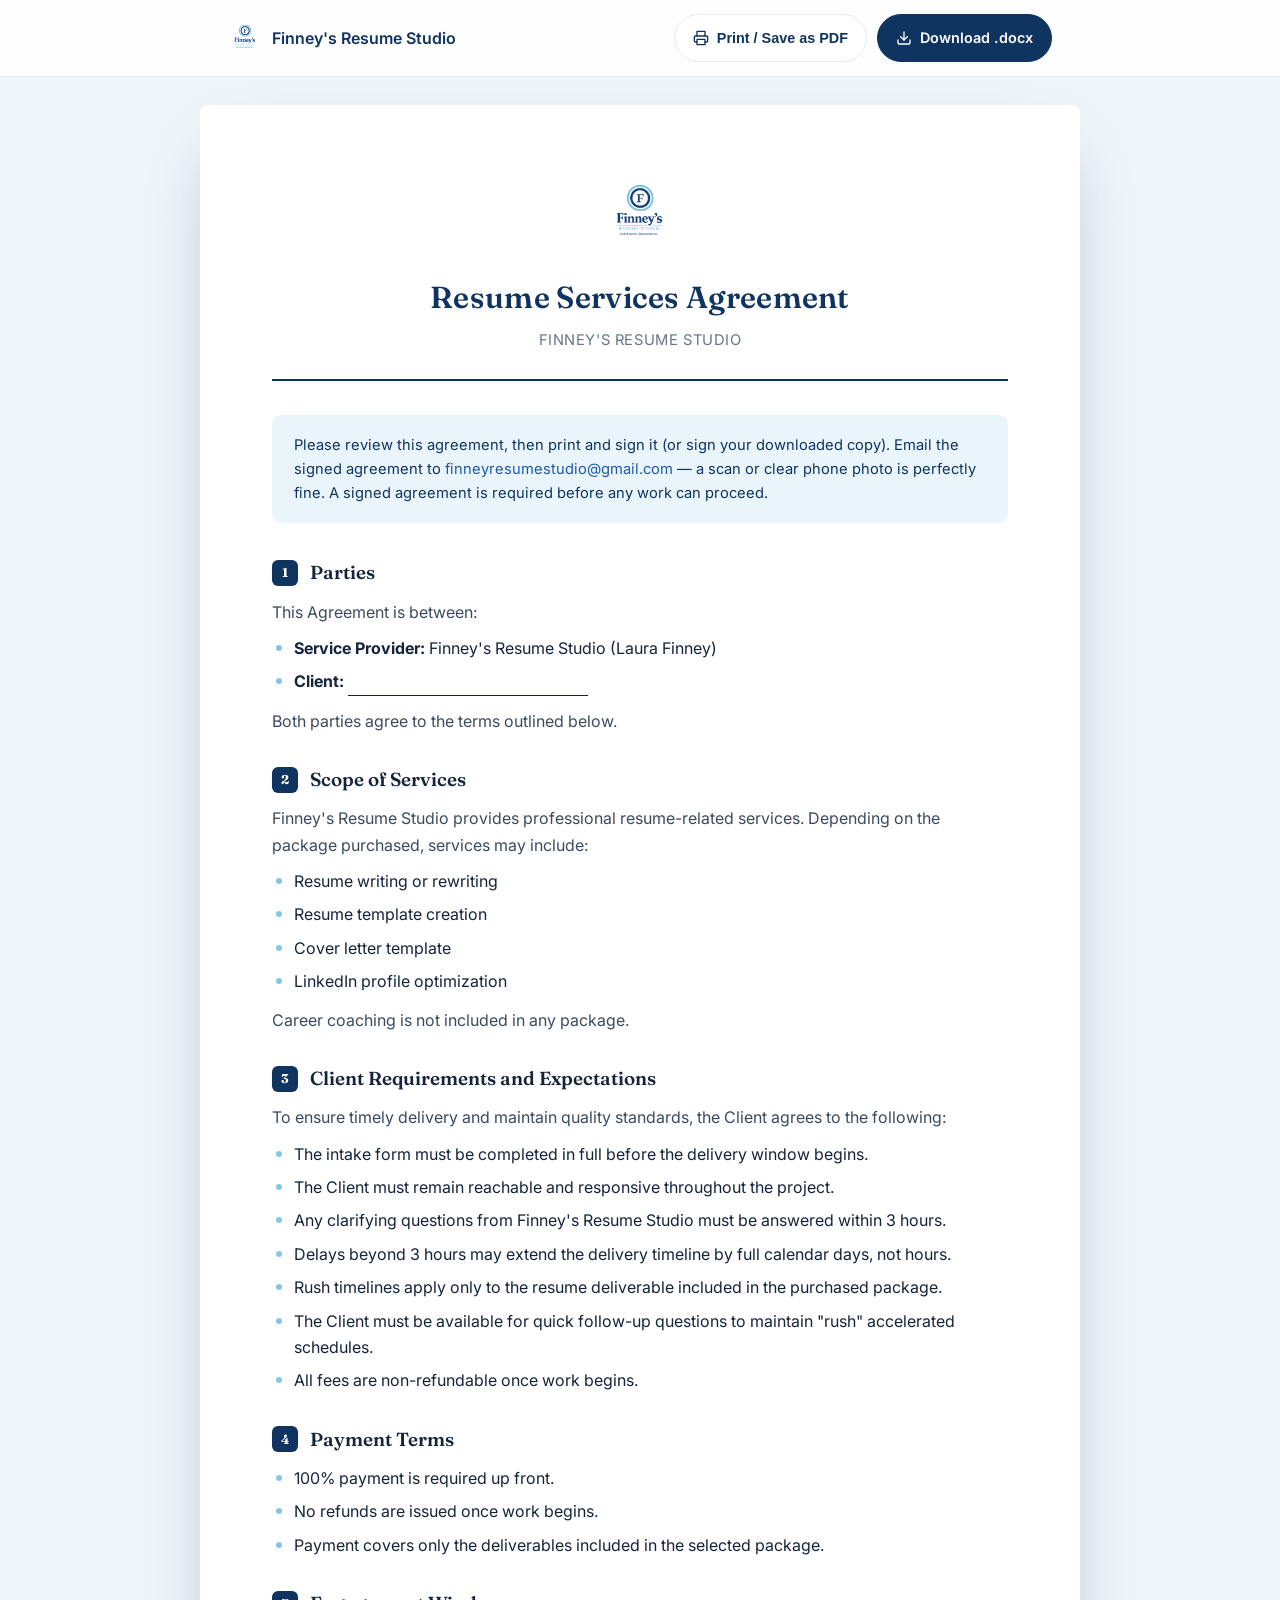
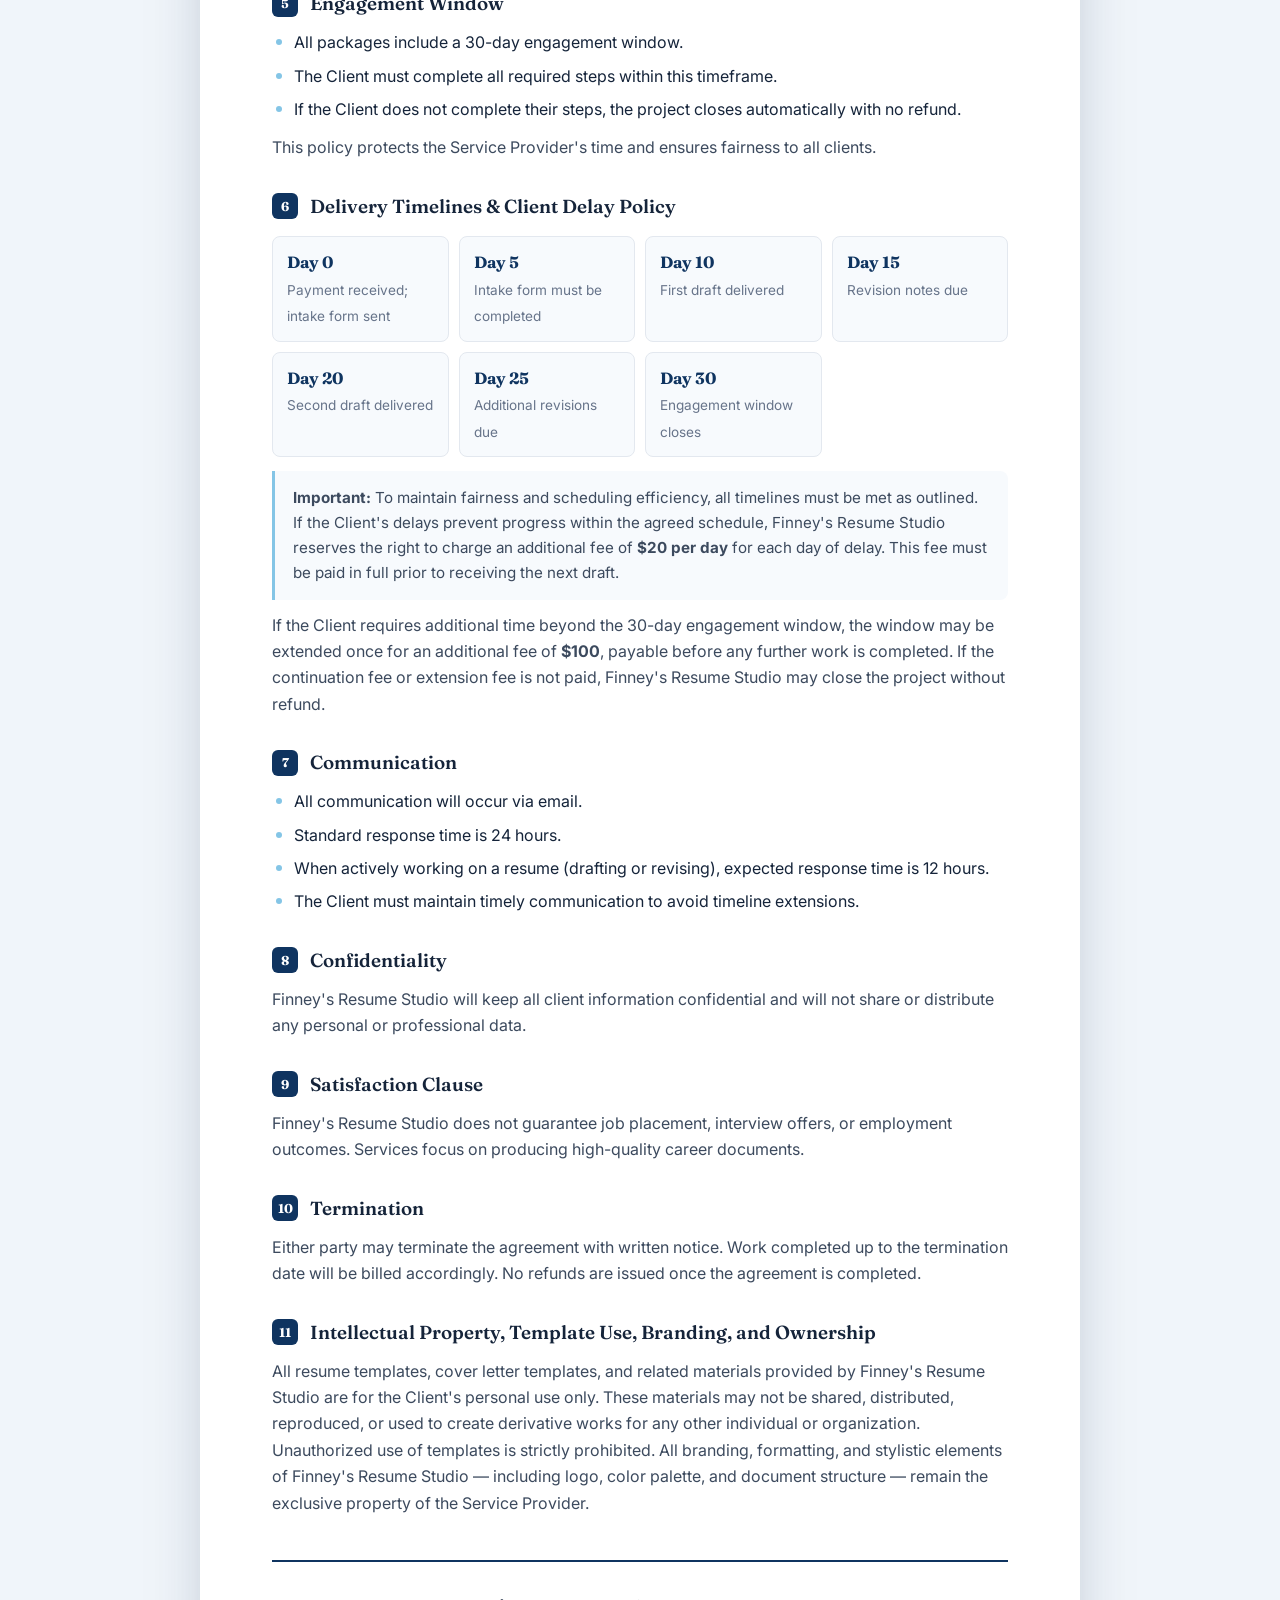
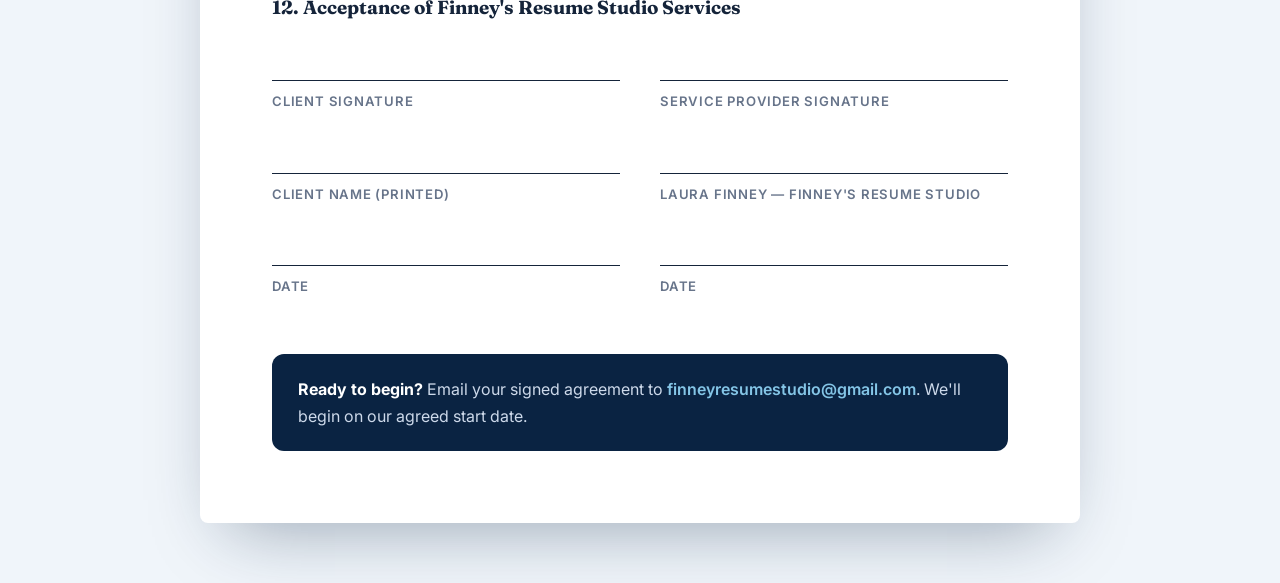
==== agreement.html @ 2d2592c2 "Build Finney's Resume Studio website Full static marketing site for Finney's Resume Studio (Laura Fi" ====
<!DOCTYPE html>
<html lang="en">
<head>
  <meta charset="UTF-8" />
  <meta name="viewport" content="width=device-width, initial-scale=1.0" />
  <title>Resume Services Agreement | Finney's Resume Studio</title>
  <meta name="description" content="The Resume Services Agreement for Finney's Resume Studio. Review, print, sign, and email it to finneyresumestudio@gmail.com to begin your project." />
  <meta name="robots" content="noindex" />
  <link rel="canonical" href="https://finneysresumestudio-create.github.io/agreement.html" />
  <link rel="icon" type="image/svg+xml" href="assets/img/favicon.svg" />
  <link rel="preconnect" href="https://fonts.googleapis.com" />
  <link rel="preconnect" href="https://fonts.gstatic.com" crossorigin />
  <link href="https://fonts.googleapis.com/css2?family=Fraunces:opsz,wght@9..144,400..600&family=Inter:wght@400;500;600;700&display=swap" rel="stylesheet" />
  <style>
    :root{
      --navy:#0f3460; --navy-900:#0a2342; --royal:#1e5aa8; --sky:#84c5e6; --sky-100:#eaf4fb;
      --ink:#15243a; --body:#3c4a5e; --muted:#67748a; --line:#e3e8ef;
      --serif:"Fraunces",Georgia,serif; --sans:"Inter",-apple-system,BlinkMacSystemFont,"Segoe UI",Roboto,sans-serif;
    }
    *{box-sizing:border-box;margin:0;}
    body{font-family:var(--sans);color:var(--body);background:#f0f5fa;line-height:1.65;font-size:16px;-webkit-font-smoothing:antialiased;}
    a{color:var(--royal);text-decoration:none;}
    a:hover{text-decoration:underline;}
    .toolbar{position:sticky;top:0;z-index:10;background:rgba(255,255,255,.9);backdrop-filter:blur(12px);border-bottom:1px solid var(--line);}
    .toolbar-inner{max-width:880px;margin:0 auto;padding:14px 28px;display:flex;align-items:center;justify-content:space-between;gap:14px;flex-wrap:wrap;}
    .toolbar .home{display:flex;align-items:center;gap:10px;color:var(--navy);font-weight:600;}
    .toolbar .home img{width:34px;height:34px;}
    .toolbar .actions{display:flex;gap:10px;flex-wrap:wrap;}
    .btn{display:inline-flex;align-items:center;gap:8px;font-weight:600;font-size:.9rem;padding:11px 18px;border-radius:100px;cursor:pointer;border:1.5px solid var(--line);color:var(--navy);background:#fff;transition:all .2s ease;}
    .btn:hover{text-decoration:none;border-color:var(--navy);transform:translateY(-1px);}
    .btn-primary{background:var(--navy);color:#fff;border-color:var(--navy);}
    .btn-primary:hover{background:var(--navy-900);color:#fff;}
    .btn svg{width:16px;height:16px;}
    .sheet{max-width:880px;margin:28px auto 60px;background:#fff;padding:clamp(30px,6vw,72px);box-shadow:0 30px 70px -28px rgba(10,35,66,.4);border-radius:8px;}
    .doc-head{text-align:center;border-bottom:2px solid var(--navy);padding-bottom:26px;margin-bottom:34px;}
    .doc-head img{width:74px;height:74px;margin:0 auto 14px;}
    .doc-head h1{font-family:var(--serif);font-size:1.9rem;color:var(--navy);font-weight:600;letter-spacing:.01em;}
    .doc-head .sub{color:var(--muted);font-size:.92rem;margin-top:6px;letter-spacing:.04em;text-transform:uppercase;}
    .intro{background:var(--sky-100);border-radius:10px;padding:18px 22px;font-size:.92rem;color:var(--navy);margin-bottom:34px;}
    .clause{margin-bottom:30px;}
    .clause h2{font-family:var(--serif);font-size:1.18rem;color:var(--ink);font-weight:600;margin-bottom:10px;display:flex;gap:12px;align-items:baseline;}
    .clause h2 .n{font-size:.8rem;font-weight:700;color:#fff;background:var(--navy);min-width:26px;height:26px;border-radius:6px;display:inline-flex;align-items:center;justify-content:center;align-self:center;}
    .clause p{margin-bottom:10px;color:var(--body);}
    .clause ul{margin:8px 0 12px;padding:0;list-style:none;}
    .clause li{position:relative;padding-left:22px;margin-bottom:7px;color:var(--ink);}
    .clause li::before{content:"";position:absolute;left:4px;top:10px;width:6px;height:6px;border-radius:50%;background:var(--sky);}
    .field-fill{display:inline-block;border-bottom:1.5px solid var(--ink);min-width:240px;}
    .callout{border-left:3px solid var(--sky);background:#f7fafd;padding:14px 18px;border-radius:0 8px 8px 0;margin:12px 0;font-size:.95rem;}
    .timeline-list{display:grid;grid-template-columns:repeat(auto-fit,minmax(150px,1fr));gap:10px;margin:14px 0;}
    .timeline-list div{background:#f7fafd;border:1px solid var(--line);border-radius:8px;padding:12px 14px;}
    .timeline-list b{display:block;font-family:var(--serif);color:var(--navy);font-size:1.02rem;}
    .timeline-list span{font-size:.85rem;color:var(--muted);}
    .sign{margin-top:44px;padding-top:30px;border-top:2px solid var(--navy);}
    .sign h2{font-family:var(--serif);font-size:1.18rem;color:var(--ink);margin-bottom:24px;}
    .sign-row{display:grid;grid-template-columns:1fr 1fr;gap:30px 40px;margin-top:10px;}
    .sign-field{margin-bottom:26px;}
    .sign-line{border-bottom:1.5px solid var(--ink);height:34px;margin-bottom:6px;}
    .sign-field label{font-size:.82rem;color:var(--muted);font-weight:600;text-transform:uppercase;letter-spacing:.06em;}
    .return-note{margin-top:30px;background:var(--navy-900);color:#cdd9ea;border-radius:12px;padding:22px 26px;}
    .return-note b{color:#fff;}
    .return-note a{color:var(--sky);font-weight:600;}
    @media (max-width:560px){ .sign-row{grid-template-columns:1fr;} }
    @media print{
      body{background:#fff;font-size:11.5pt;}
      .toolbar,.return-note .btn{display:none !important;}
      .sheet{box-shadow:none;margin:0;max-width:100%;padding:0;border-radius:0;}
      .clause,.sign{page-break-inside:avoid;}
      a{color:var(--ink);}
    }
  </style>
</head>
<body>
  <div class="toolbar">
    <div class="toolbar-inner">
      <a class="home" href="index.html">
        <img src="assets/img/logo.png" alt="Finney's Resume Studio" />
        <span>Finney's Resume Studio</span>
      </a>
      <div class="actions">
        <button class="btn" onclick="window.print()">
          <svg viewBox="0 0 24 24" fill="none" stroke="currentColor" stroke-width="2" stroke-linecap="round" stroke-linejoin="round"><polyline points="6 9 6 2 18 2 18 9"/><path d="M6 18H4a2 2 0 0 1-2-2v-5a2 2 0 0 1 2-2h16a2 2 0 0 1 2 2v5a2 2 0 0 1-2 2h-2"/><rect x="6" y="14" width="12" height="8"/></svg>
          Print / Save as PDF
        </button>
        <a class="btn btn-primary" href="assets/docs/finneys-resume-studio-services-agreement.docx" download>
          <svg viewBox="0 0 24 24" fill="none" stroke="currentColor" stroke-width="2" stroke-linecap="round" stroke-linejoin="round"><path d="M21 15v4a2 2 0 0 1-2 2H5a2 2 0 0 1-2-2v-4"/><polyline points="7 10 12 15 17 10"/><line x1="12" y1="15" x2="12" y2="3"/></svg>
          Download .docx
        </a>
      </div>
    </div>
  </div>

  <article class="sheet">
    <div class="doc-head">
      <img src="assets/img/logo.png" alt="Finney's Resume Studio logo" />
      <h1>Resume Services Agreement</h1>
      <div class="sub">Finney's Resume Studio</div>
    </div>

    <p class="intro">Please review this agreement, then print and sign it (or sign your downloaded copy). Email the signed agreement to <a href="mailto:finneyresumestudio@gmail.com">finneyresumestudio@gmail.com</a> — a scan or clear phone photo is perfectly fine. A signed agreement is required before any work can proceed.</p>

    <div class="clause">
      <h2><span class="n">1</span>Parties</h2>
      <p>This Agreement is between:</p>
      <ul>
        <li><strong>Service Provider:</strong> Finney's Resume Studio (Laura Finney)</li>
        <li><strong>Client:</strong> <span class="field-fill">&nbsp;</span></li>
      </ul>
      <p>Both parties agree to the terms outlined below.</p>
    </div>

    <div class="clause">
      <h2><span class="n">2</span>Scope of Services</h2>
      <p>Finney's Resume Studio provides professional resume-related services. Depending on the package purchased, services may include:</p>
      <ul>
        <li>Resume writing or rewriting</li>
        <li>Resume template creation</li>
        <li>Cover letter template</li>
        <li>LinkedIn profile optimization</li>
      </ul>
      <p>Career coaching is not included in any package.</p>
    </div>

    <div class="clause">
      <h2><span class="n">3</span>Client Requirements and Expectations</h2>
      <p>To ensure timely delivery and maintain quality standards, the Client agrees to the following:</p>
      <ul>
        <li>The intake form must be completed in full before the delivery window begins.</li>
        <li>The Client must remain reachable and responsive throughout the project.</li>
        <li>Any clarifying questions from Finney's Resume Studio must be answered within 3 hours.</li>
        <li>Delays beyond 3 hours may extend the delivery timeline by full calendar days, not hours.</li>
        <li>Rush timelines apply only to the resume deliverable included in the purchased package.</li>
        <li>The Client must be available for quick follow-up questions to maintain "rush" accelerated schedules.</li>
        <li>All fees are non-refundable once work begins.</li>
      </ul>
    </div>

    <div class="clause">
      <h2><span class="n">4</span>Payment Terms</h2>
      <ul>
        <li>100% payment is required up front.</li>
        <li>No refunds are issued once work begins.</li>
        <li>Payment covers only the deliverables included in the selected package.</li>
      </ul>
    </div>

    <div class="clause">
      <h2><span class="n">5</span>Engagement Window</h2>
      <ul>
        <li>All packages include a 30-day engagement window.</li>
        <li>The Client must complete all required steps within this timeframe.</li>
        <li>If the Client does not complete their steps, the project closes automatically with no refund.</li>
      </ul>
      <p>This policy protects the Service Provider's time and ensures fairness to all clients.</p>
    </div>

    <div class="clause">
      <h2><span class="n">6</span>Delivery Timelines &amp; Client Delay Policy</h2>
      <div class="timeline-list">
        <div><b>Day 0</b><span>Payment received; intake form sent</span></div>
        <div><b>Day 5</b><span>Intake form must be completed</span></div>
        <div><b>Day 10</b><span>First draft delivered</span></div>
        <div><b>Day 15</b><span>Revision notes due</span></div>
        <div><b>Day 20</b><span>Second draft delivered</span></div>
        <div><b>Day 25</b><span>Additional revisions due</span></div>
        <div><b>Day 30</b><span>Engagement window closes</span></div>
      </div>
      <div class="callout"><strong>Important:</strong> To maintain fairness and scheduling efficiency, all timelines must be met as outlined. If the Client's delays prevent progress within the agreed schedule, Finney's Resume Studio reserves the right to charge an additional fee of <strong>$20 per day</strong> for each day of delay. This fee must be paid in full prior to receiving the next draft.</div>
      <p>If the Client requires additional time beyond the 30-day engagement window, the window may be extended once for an additional fee of <strong>$100</strong>, payable before any further work is completed. If the continuation fee or extension fee is not paid, Finney's Resume Studio may close the project without refund.</p>
    </div>

    <div class="clause">
      <h2><span class="n">7</span>Communication</h2>
      <ul>
        <li>All communication will occur via email.</li>
        <li>Standard response time is 24 hours.</li>
        <li>When actively working on a resume (drafting or revising), expected response time is 12 hours.</li>
        <li>The Client must maintain timely communication to avoid timeline extensions.</li>
      </ul>
    </div>

    <div class="clause">
      <h2><span class="n">8</span>Confidentiality</h2>
      <p>Finney's Resume Studio will keep all client information confidential and will not share or distribute any personal or professional data.</p>
    </div>

    <div class="clause">
      <h2><span class="n">9</span>Satisfaction Clause</h2>
      <p>Finney's Resume Studio does not guarantee job placement, interview offers, or employment outcomes. Services focus on producing high-quality career documents.</p>
    </div>

    <div class="clause">
      <h2><span class="n">10</span>Termination</h2>
      <p>Either party may terminate the agreement with written notice. Work completed up to the termination date will be billed accordingly. No refunds are issued once the agreement is completed.</p>
    </div>

    <div class="clause">
      <h2><span class="n">11</span>Intellectual Property, Template Use, Branding, and Ownership</h2>
      <p>All resume templates, cover letter templates, and related materials provided by Finney's Resume Studio are for the Client's personal use only. These materials may not be shared, distributed, reproduced, or used to create derivative works for any other individual or organization. Unauthorized use of templates is strictly prohibited. All branding, formatting, and stylistic elements of Finney's Resume Studio — including logo, color palette, and document structure — remain the exclusive property of the Service Provider.</p>
    </div>

    <div class="sign">
      <h2>12. Acceptance of Finney's Resume Studio Services</h2>
      <div class="sign-row">
        <div>
          <div class="sign-field"><div class="sign-line"></div><label>Client Signature</label></div>
          <div class="sign-field"><div class="sign-line"></div><label>Client Name (printed)</label></div>
          <div class="sign-field"><div class="sign-line"></div><label>Date</label></div>
        </div>
        <div>
          <div class="sign-field"><div class="sign-line"></div><label>Service Provider Signature</label></div>
          <div class="sign-field"><div class="sign-line"></div><label>Laura Finney — Finney's Resume Studio</label></div>
          <div class="sign-field"><div class="sign-line"></div><label>Date</label></div>
        </div>
      </div>
    </div>

    <div class="return-note">
      <p><b>Ready to begin?</b> Email your signed agreement to <a href="mailto:finneyresumestudio@gmail.com?subject=Signed%20Services%20Agreement%20—%20Finney's%20Resume%20Studio">finneyresumestudio@gmail.com</a>. We'll begin on our agreed start date.</p>
    </div>
  </article>
</body>
</html>
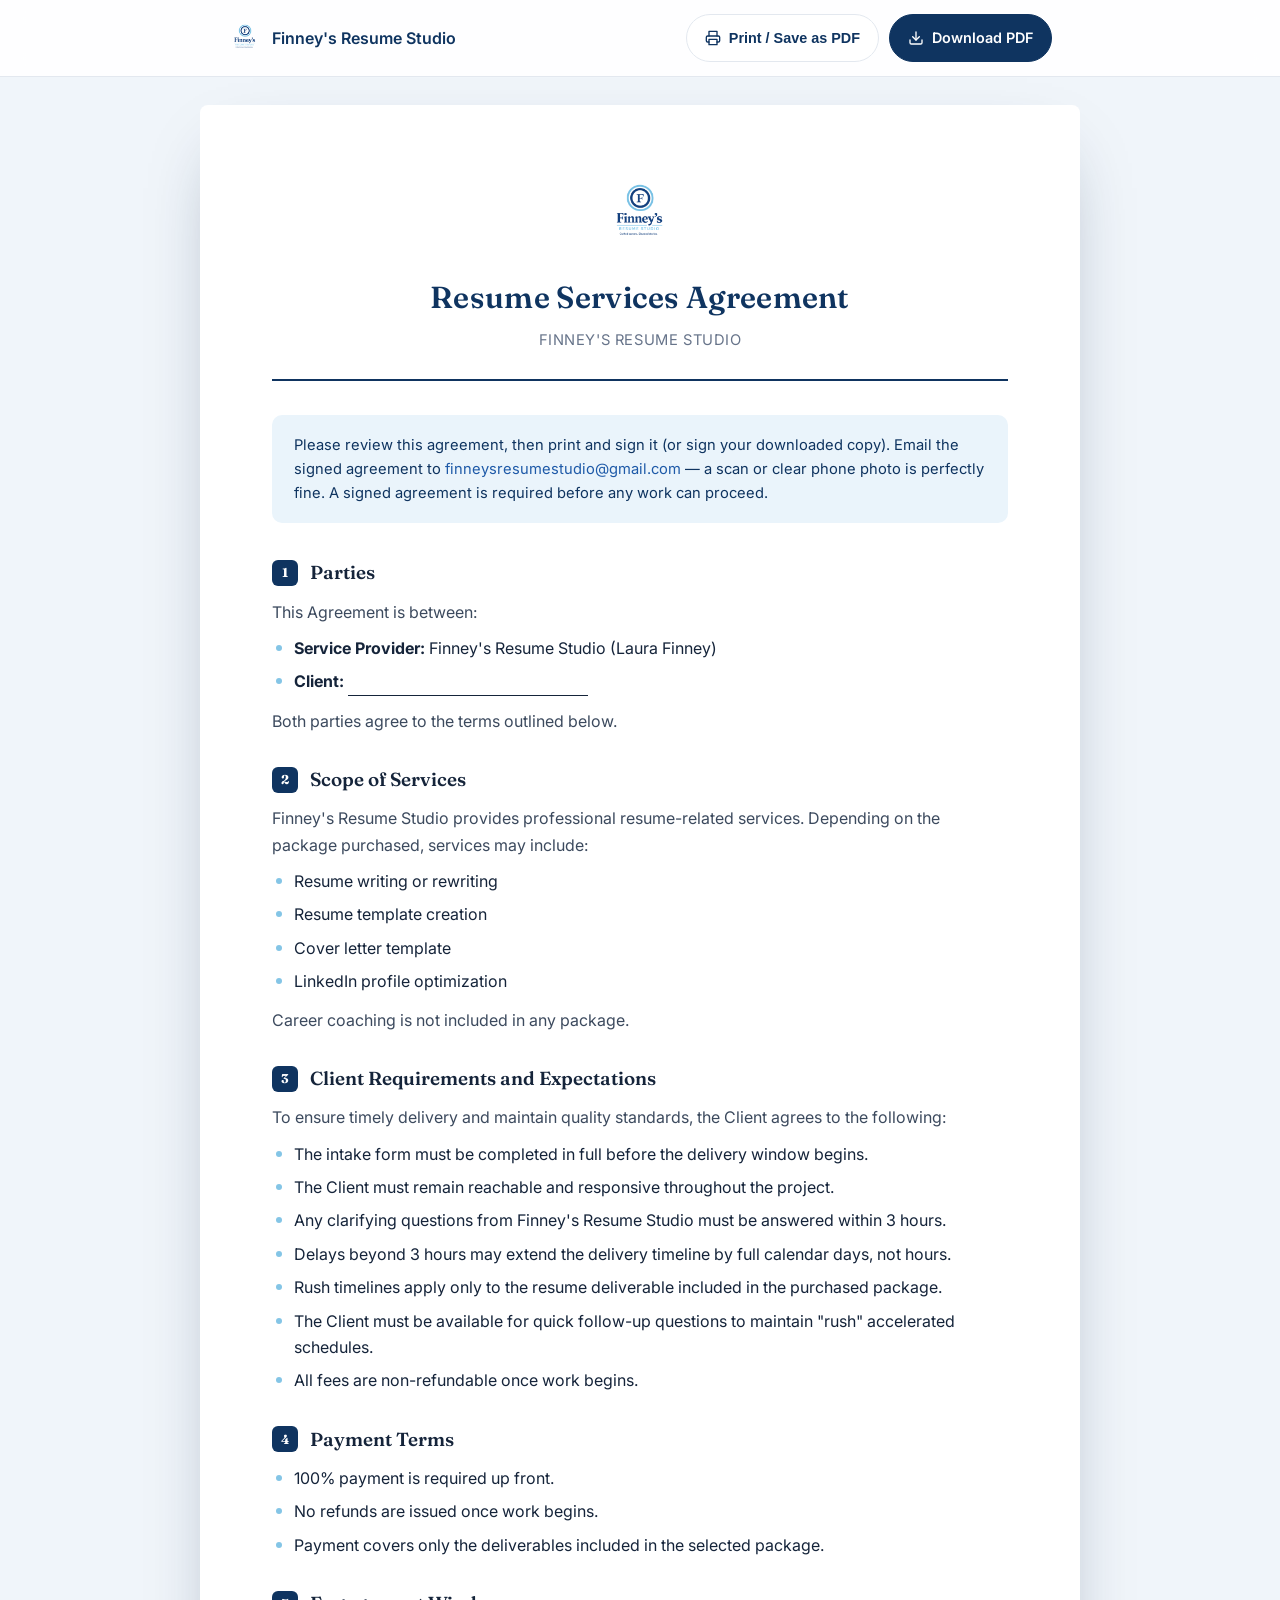
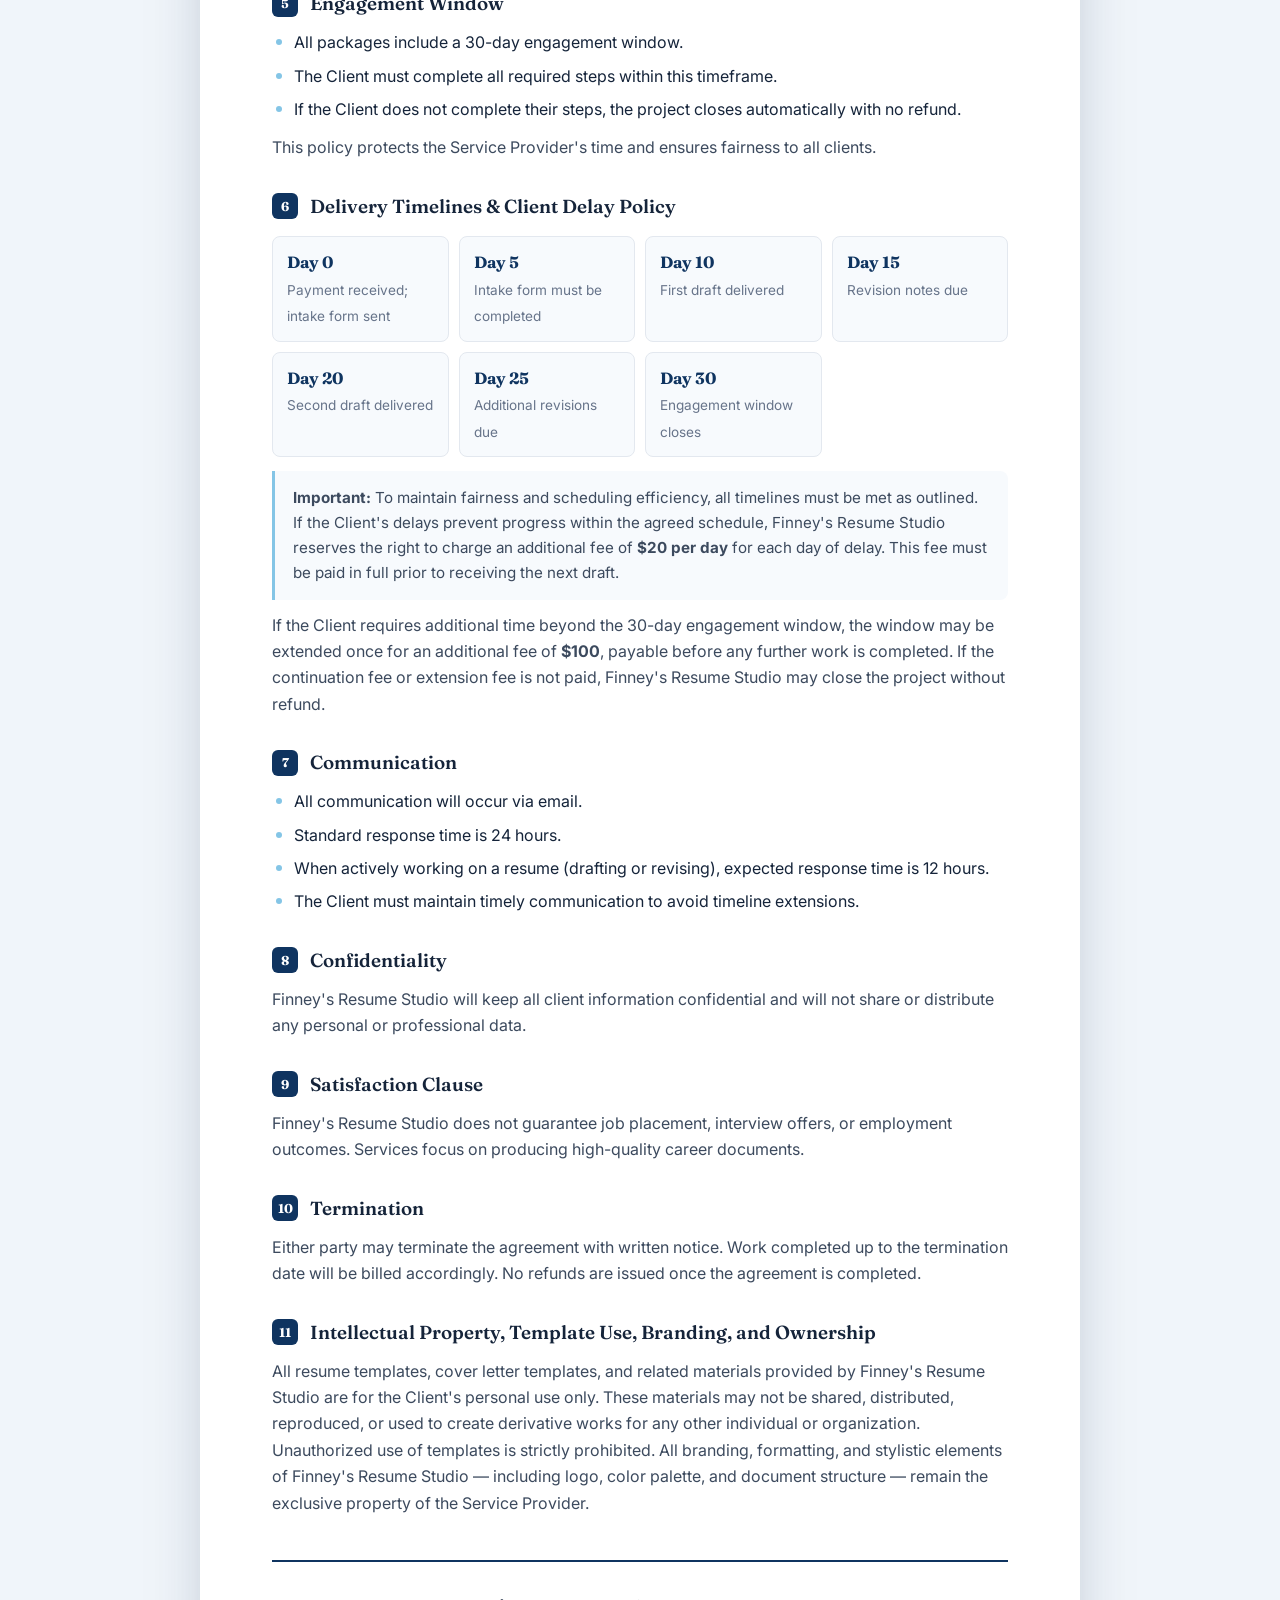
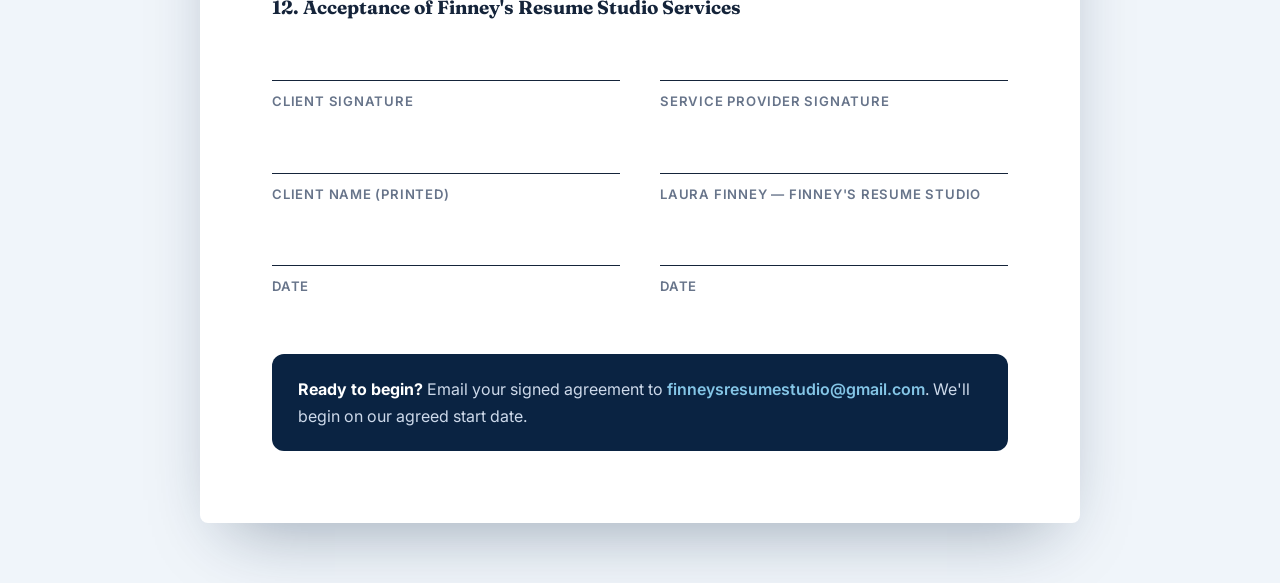
==== commit 05bfc96f: "Apply client edits: single package, PDF agreement, copy fixes Client-requested edits from "Edits to " ====
--- a/agreement.html
+++ b/agreement.html
@@ -4,7 +4,7 @@
   <meta charset="UTF-8" />
   <meta name="viewport" content="width=device-width, initial-scale=1.0" />
   <title>Resume Services Agreement | Finney's Resume Studio</title>
-  <meta name="description" content="The Resume Services Agreement for Finney's Resume Studio. Review, print, sign, and email it to finneyresumestudio@gmail.com to begin your project." />
+  <meta name="description" content="The Resume Services Agreement for Finney's Resume Studio. Review, print, sign, and email it to finneysresumestudio@gmail.com to begin your project." />
   <meta name="robots" content="noindex" />
   <link rel="canonical" href="https://finneysresumestudio-create.github.io/agreement.html" />
   <link rel="icon" type="image/svg+xml" href="assets/img/favicon.svg" />
@@ -81,9 +81,9 @@
           <svg viewBox="0 0 24 24" fill="none" stroke="currentColor" stroke-width="2" stroke-linecap="round" stroke-linejoin="round"><polyline points="6 9 6 2 18 2 18 9"/><path d="M6 18H4a2 2 0 0 1-2-2v-5a2 2 0 0 1 2-2h16a2 2 0 0 1 2 2v5a2 2 0 0 1-2 2h-2"/><rect x="6" y="14" width="12" height="8"/></svg>
           Print / Save as PDF
         </button>
-        <a class="btn btn-primary" href="assets/docs/finneys-resume-studio-services-agreement.docx" download>
+        <a class="btn btn-primary" href="assets/docs/finneys-resume-studio-services-agreement.pdf" download>
           <svg viewBox="0 0 24 24" fill="none" stroke="currentColor" stroke-width="2" stroke-linecap="round" stroke-linejoin="round"><path d="M21 15v4a2 2 0 0 1-2 2H5a2 2 0 0 1-2-2v-4"/><polyline points="7 10 12 15 17 10"/><line x1="12" y1="15" x2="12" y2="3"/></svg>
-          Download .docx
+          Download PDF
         </a>
       </div>
     </div>
@@ -96,7 +96,7 @@
       <div class="sub">Finney's Resume Studio</div>
     </div>
 
-    <p class="intro">Please review this agreement, then print and sign it (or sign your downloaded copy). Email the signed agreement to <a href="mailto:finneyresumestudio@gmail.com">finneyresumestudio@gmail.com</a> — a scan or clear phone photo is perfectly fine. A signed agreement is required before any work can proceed.</p>
+    <p class="intro">Please review this agreement, then print and sign it (or sign your downloaded copy). Email the signed agreement to <a href="mailto:finneysresumestudio@gmail.com">finneysresumestudio@gmail.com</a> — a scan or clear phone photo is perfectly fine. A signed agreement is required before any work can proceed.</p>
 
     <div class="clause">
       <h2><span class="n">1</span>Parties</h2>
@@ -215,7 +215,7 @@
     </div>
 
     <div class="return-note">
-      <p><b>Ready to begin?</b> Email your signed agreement to <a href="mailto:finneyresumestudio@gmail.com?subject=Signed%20Services%20Agreement%20—%20Finney's%20Resume%20Studio">finneyresumestudio@gmail.com</a>. We'll begin on our agreed start date.</p>
+      <p><b>Ready to begin?</b> Email your signed agreement to <a href="mailto:finneysresumestudio@gmail.com?subject=Signed%20Services%20Agreement%20—%20Finney's%20Resume%20Studio">finneysresumestudio@gmail.com</a>. We'll begin on our agreed start date.</p>
     </div>
   </article>
 </body>
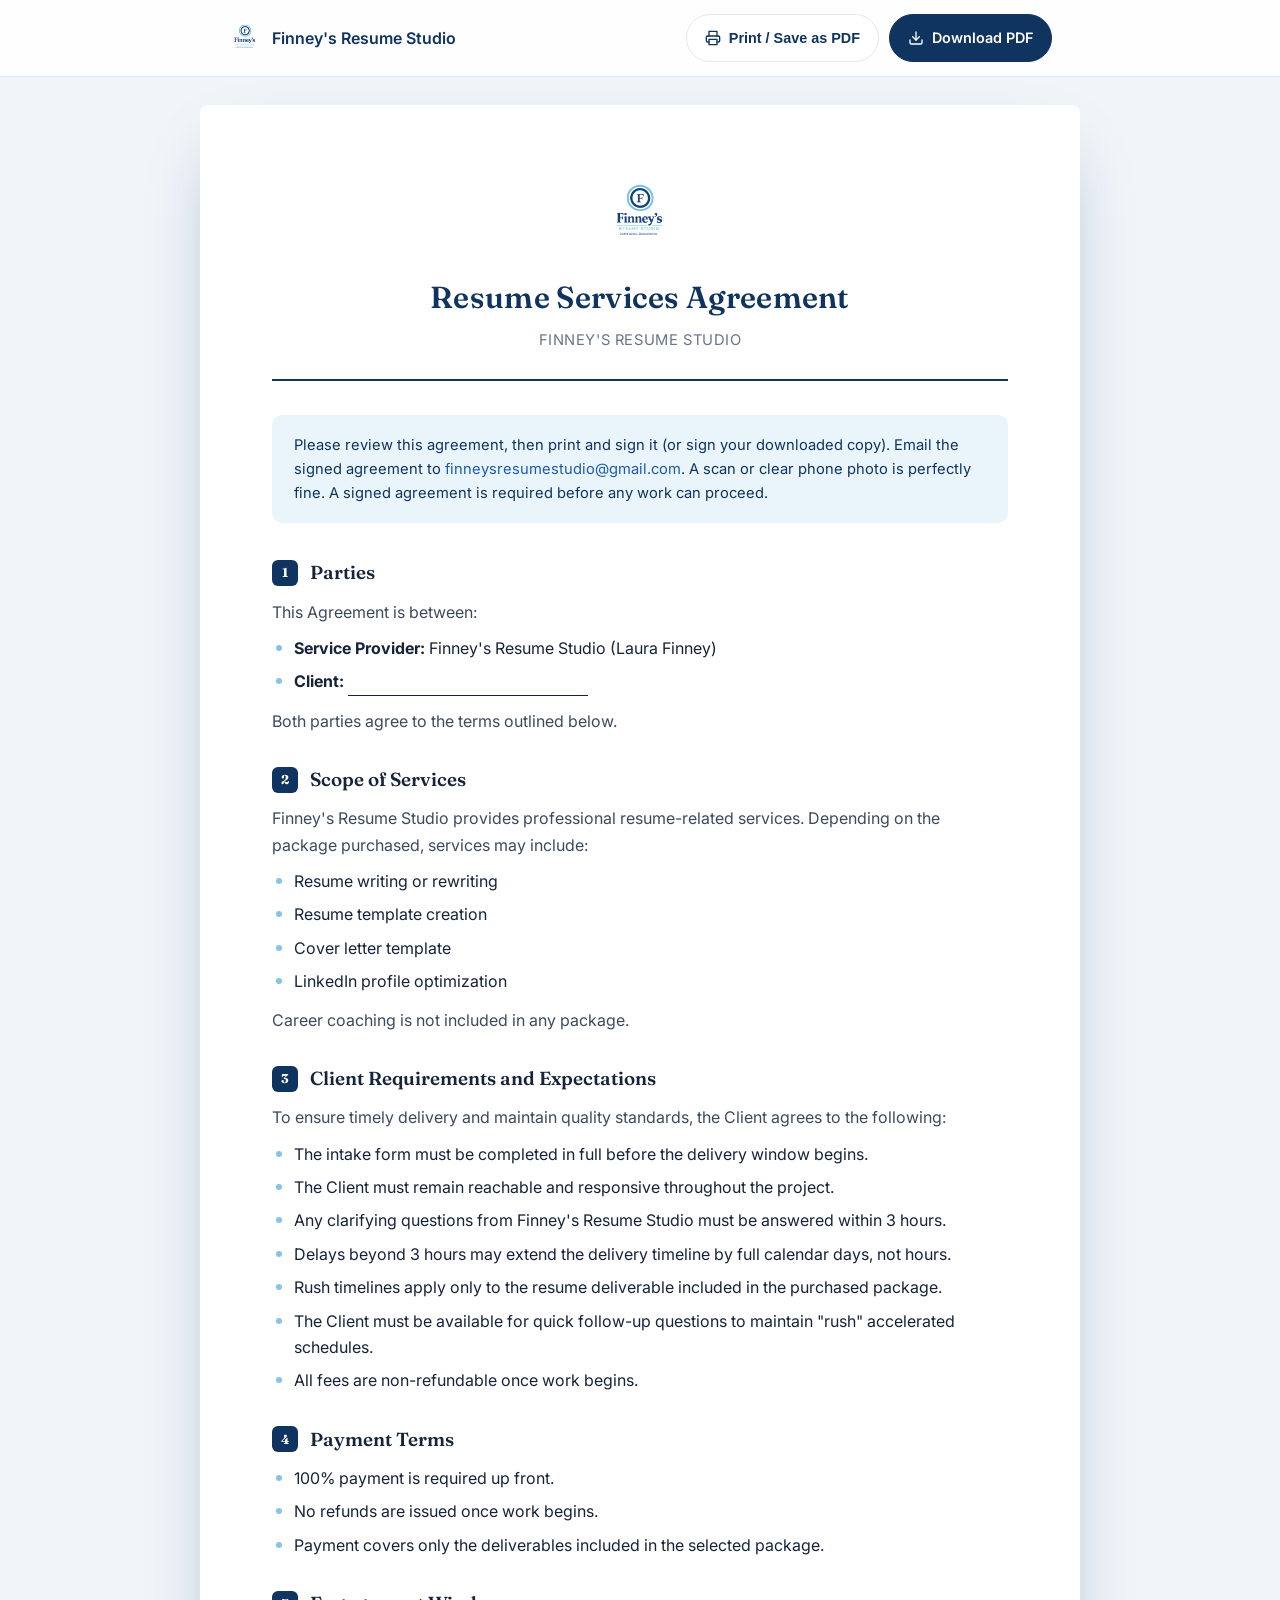
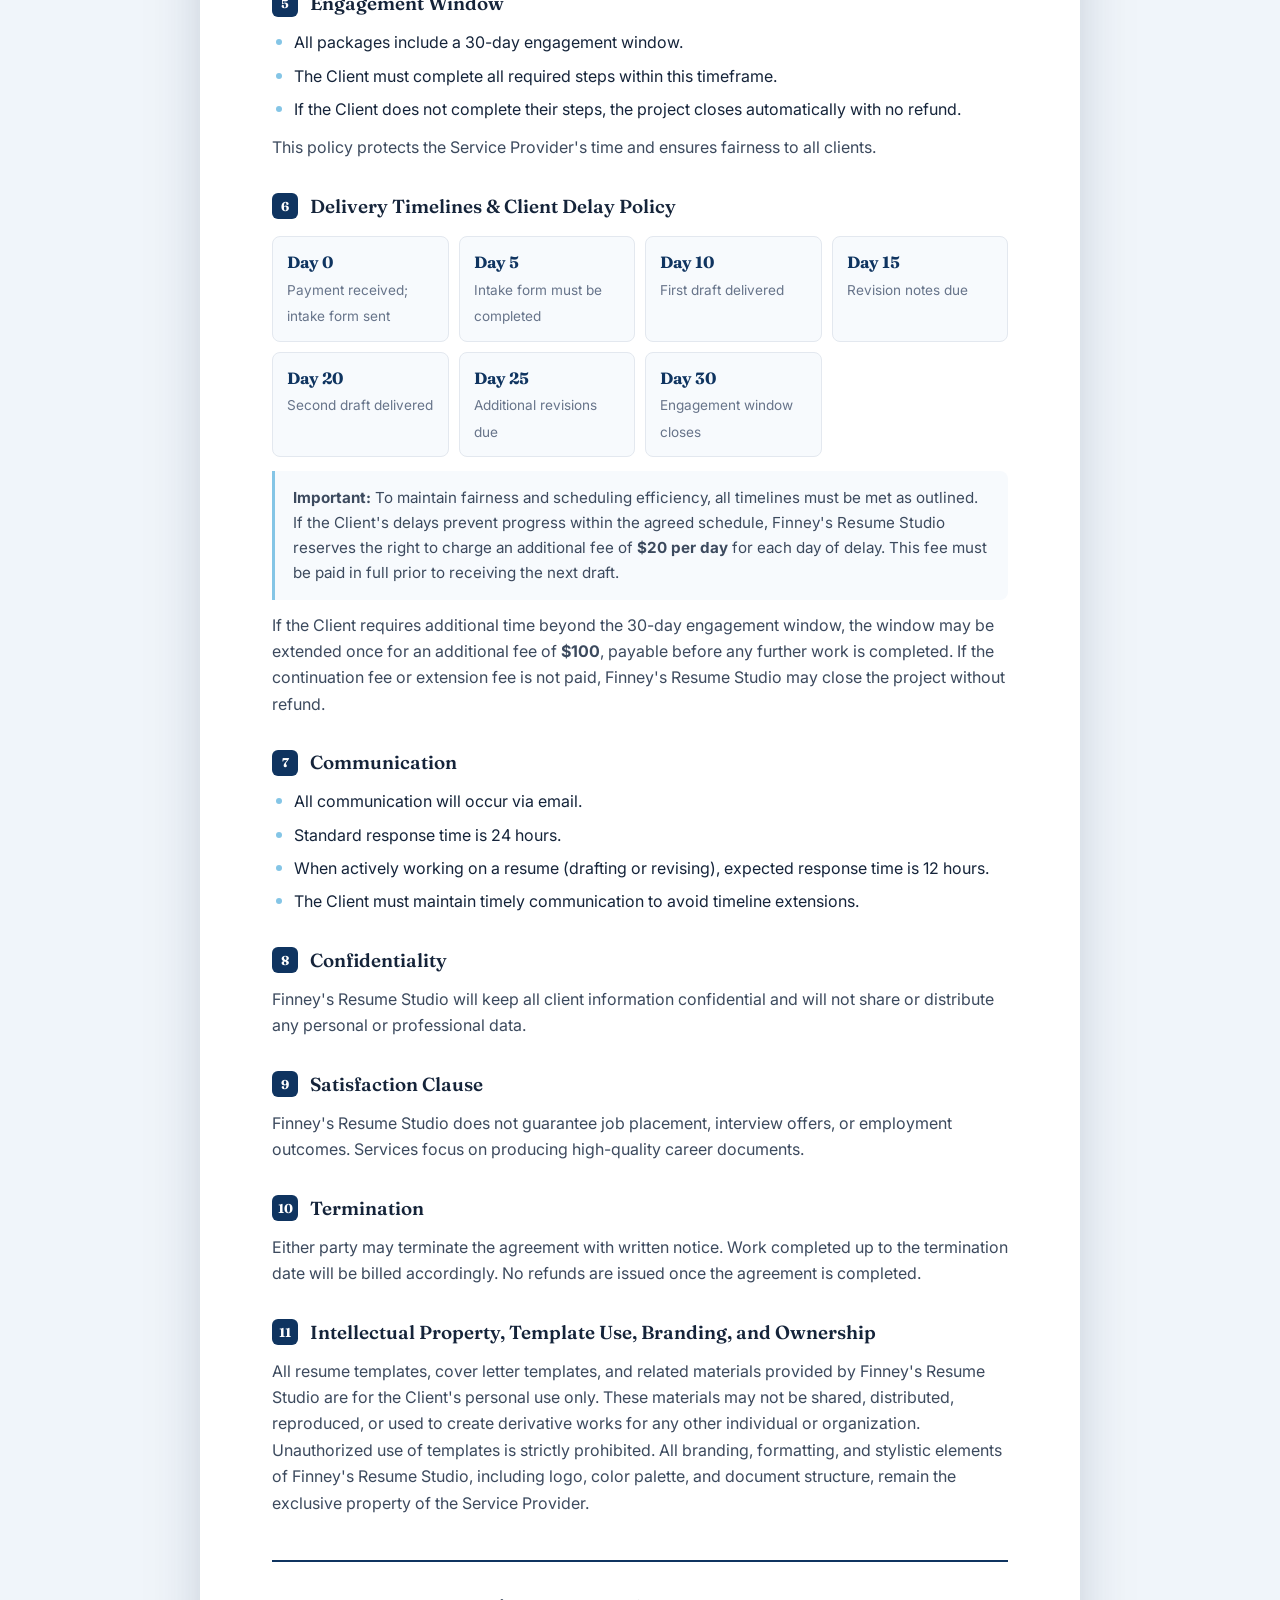
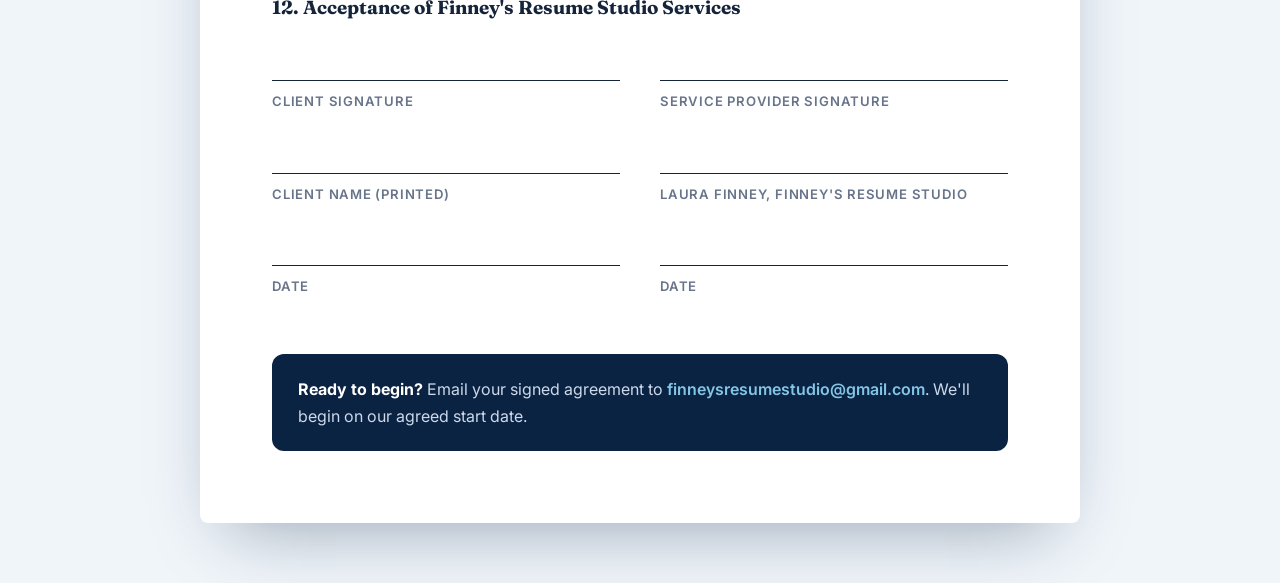
==== commit d37b99d3: "Remove every em dash from the site copy Replaces all 53 em dashes across index.html, agreement.html," ====
--- a/agreement.html
+++ b/agreement.html
@@ -96,7 +96,7 @@
       <div class="sub">Finney's Resume Studio</div>
     </div>
 
-    <p class="intro">Please review this agreement, then print and sign it (or sign your downloaded copy). Email the signed agreement to <a href="mailto:finneysresumestudio@gmail.com">finneysresumestudio@gmail.com</a> — a scan or clear phone photo is perfectly fine. A signed agreement is required before any work can proceed.</p>
+    <p class="intro">Please review this agreement, then print and sign it (or sign your downloaded copy). Email the signed agreement to <a href="mailto:finneysresumestudio@gmail.com">finneysresumestudio@gmail.com</a>. A scan or clear phone photo is perfectly fine. A signed agreement is required before any work can proceed.</p>
 
     <div class="clause">
       <h2><span class="n">1</span>Parties</h2>
@@ -195,7 +195,7 @@
 
     <div class="clause">
       <h2><span class="n">11</span>Intellectual Property, Template Use, Branding, and Ownership</h2>
-      <p>All resume templates, cover letter templates, and related materials provided by Finney's Resume Studio are for the Client's personal use only. These materials may not be shared, distributed, reproduced, or used to create derivative works for any other individual or organization. Unauthorized use of templates is strictly prohibited. All branding, formatting, and stylistic elements of Finney's Resume Studio — including logo, color palette, and document structure — remain the exclusive property of the Service Provider.</p>
+      <p>All resume templates, cover letter templates, and related materials provided by Finney's Resume Studio are for the Client's personal use only. These materials may not be shared, distributed, reproduced, or used to create derivative works for any other individual or organization. Unauthorized use of templates is strictly prohibited. All branding, formatting, and stylistic elements of Finney's Resume Studio, including logo, color palette, and document structure, remain the exclusive property of the Service Provider.</p>
     </div>
 
     <div class="sign">
@@ -208,14 +208,14 @@
         </div>
         <div>
           <div class="sign-field"><div class="sign-line"></div><label>Service Provider Signature</label></div>
-          <div class="sign-field"><div class="sign-line"></div><label>Laura Finney — Finney's Resume Studio</label></div>
+          <div class="sign-field"><div class="sign-line"></div><label>Laura Finney, Finney's Resume Studio</label></div>
           <div class="sign-field"><div class="sign-line"></div><label>Date</label></div>
         </div>
       </div>
     </div>
 
     <div class="return-note">
-      <p><b>Ready to begin?</b> Email your signed agreement to <a href="mailto:finneysresumestudio@gmail.com?subject=Signed%20Services%20Agreement%20—%20Finney's%20Resume%20Studio">finneysresumestudio@gmail.com</a>. We'll begin on our agreed start date.</p>
+      <p><b>Ready to begin?</b> Email your signed agreement to <a href="mailto:finneysresumestudio@gmail.com?subject=Signed%20Services%20Agreement">finneysresumestudio@gmail.com</a>. We'll begin on our agreed start date.</p>
     </div>
   </article>
 </body>
